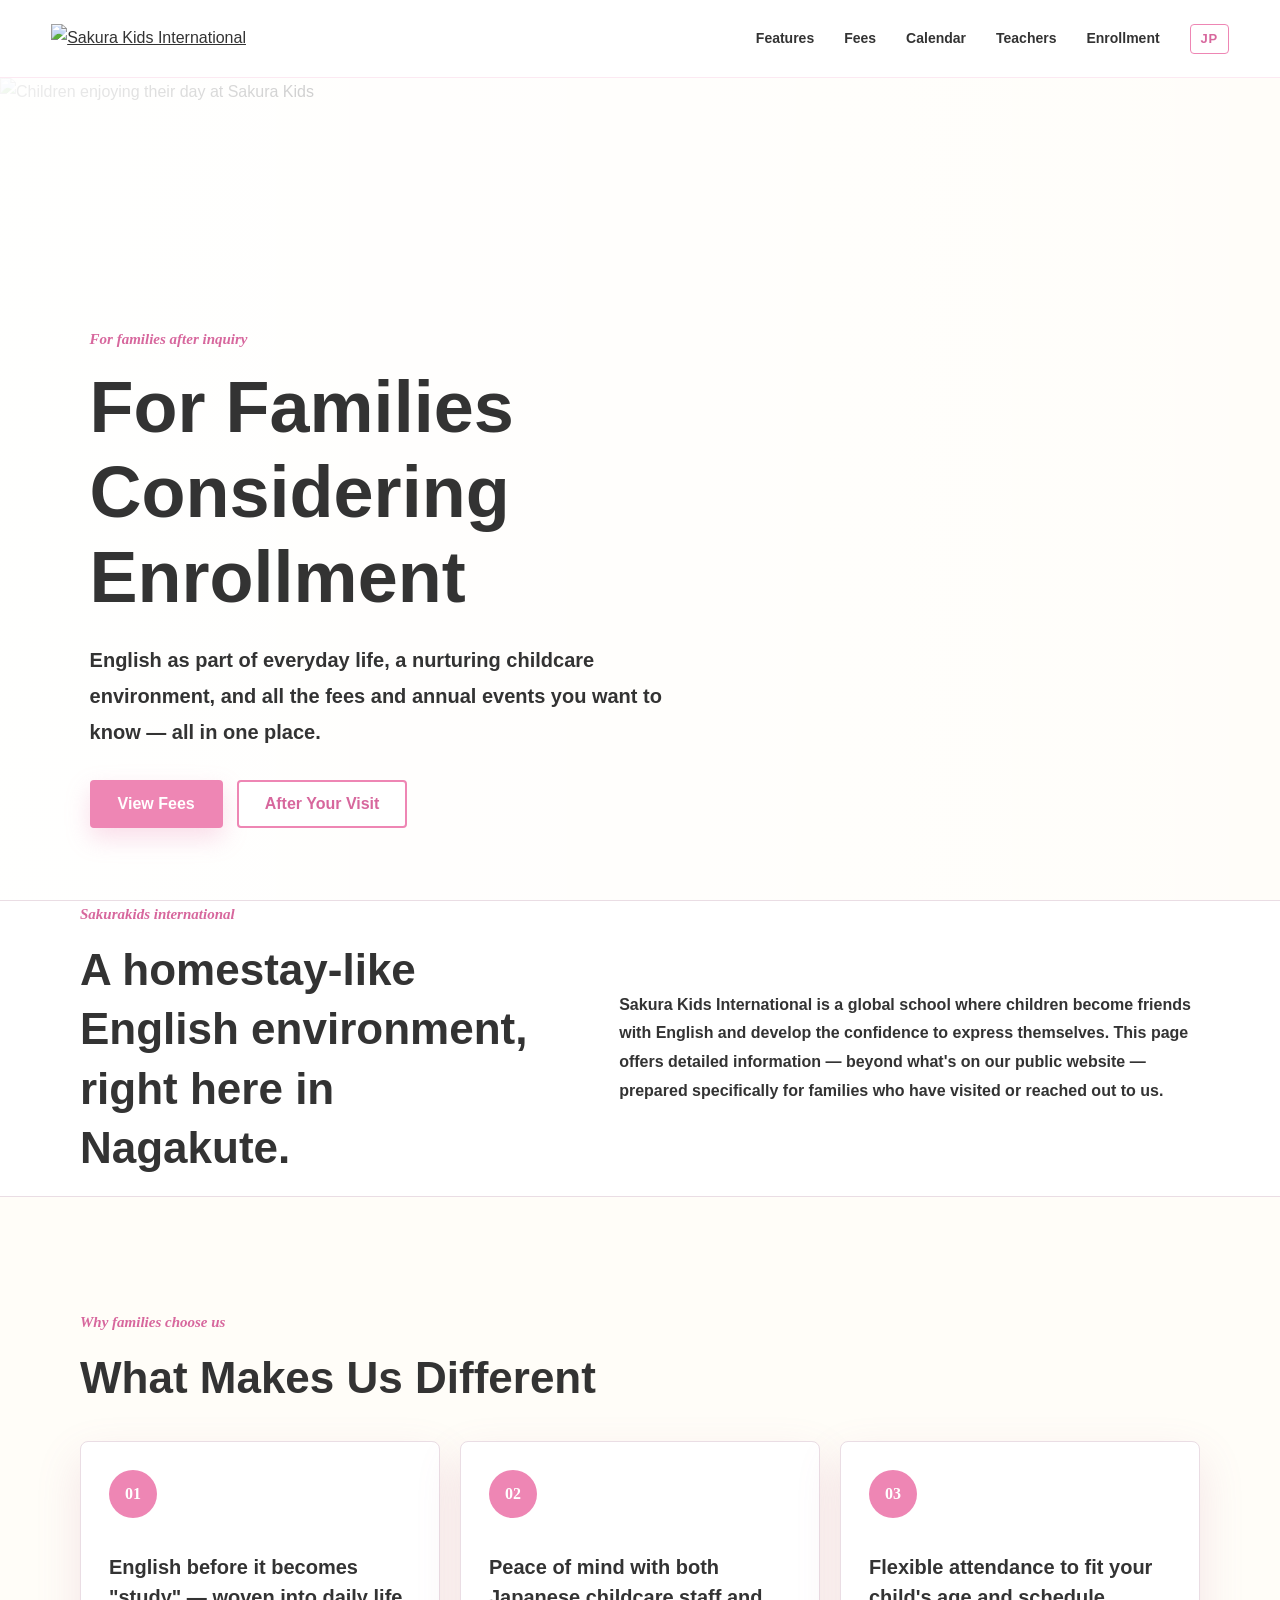
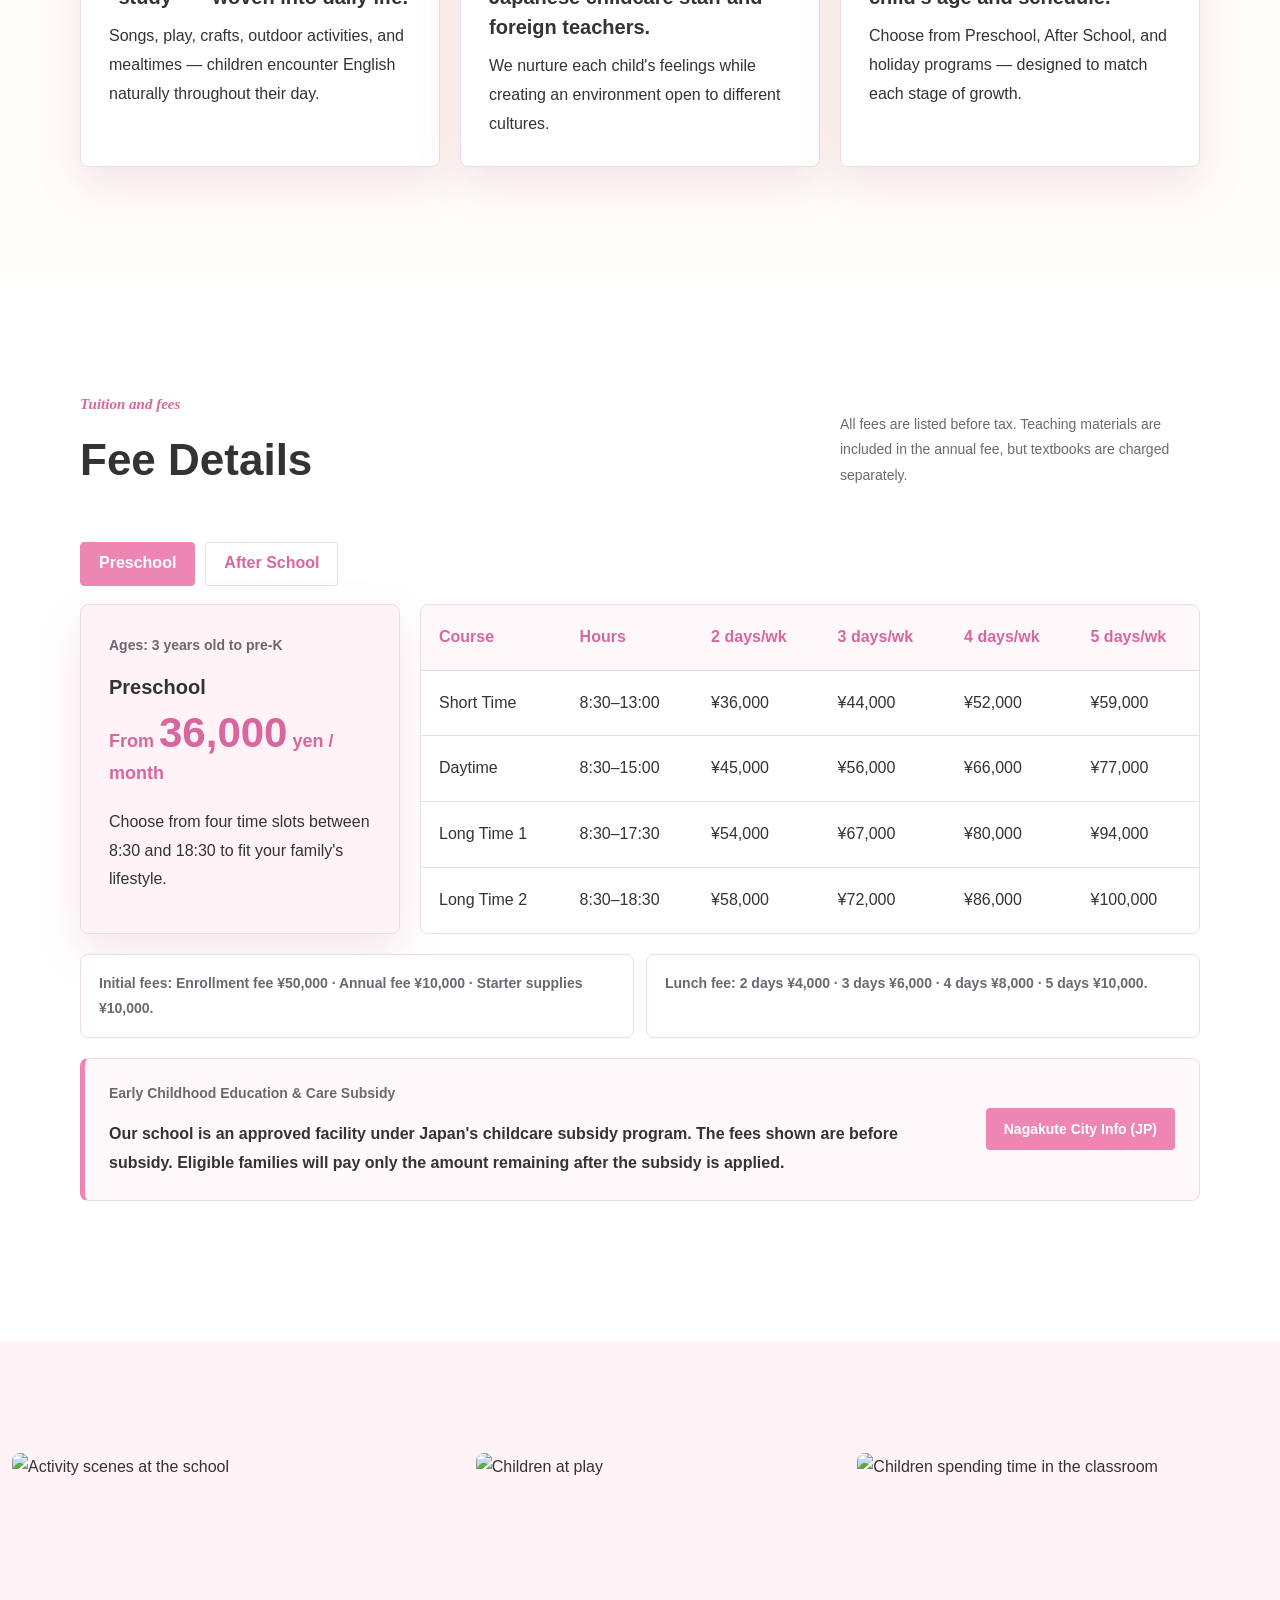
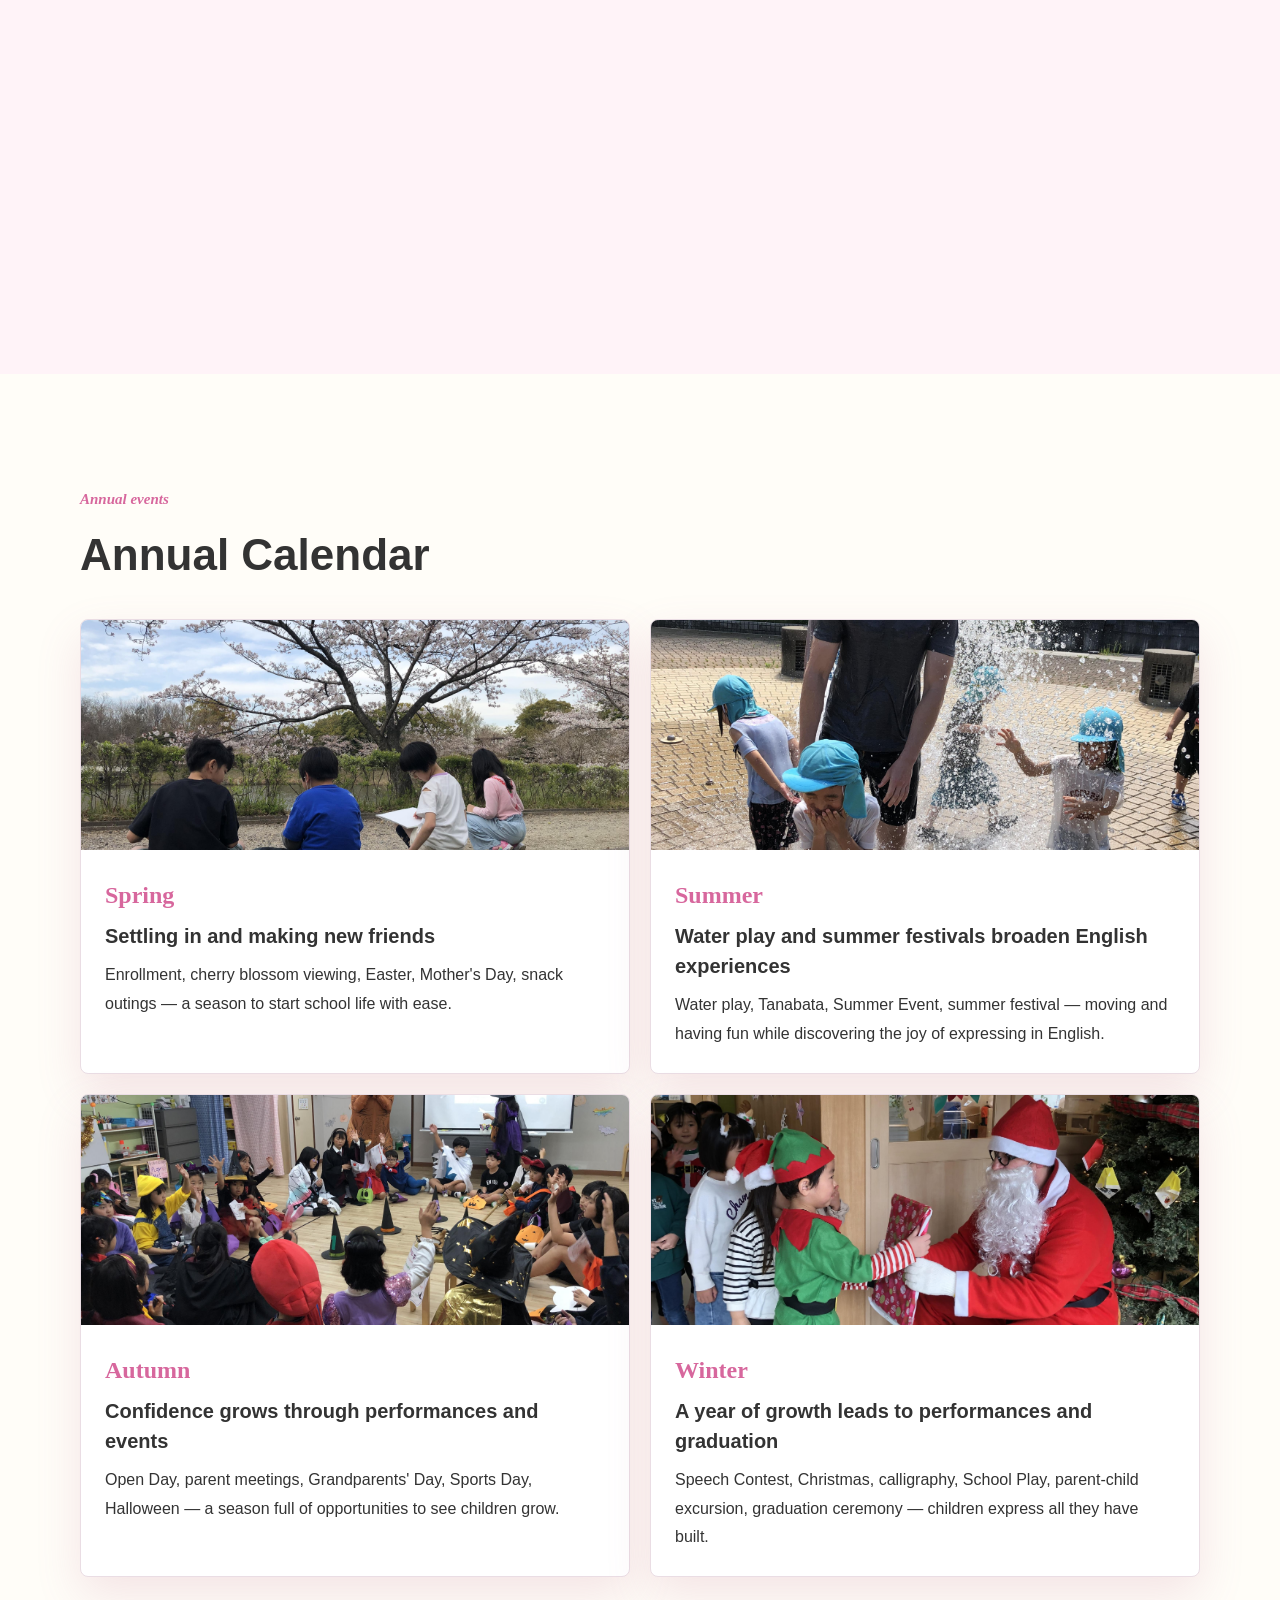
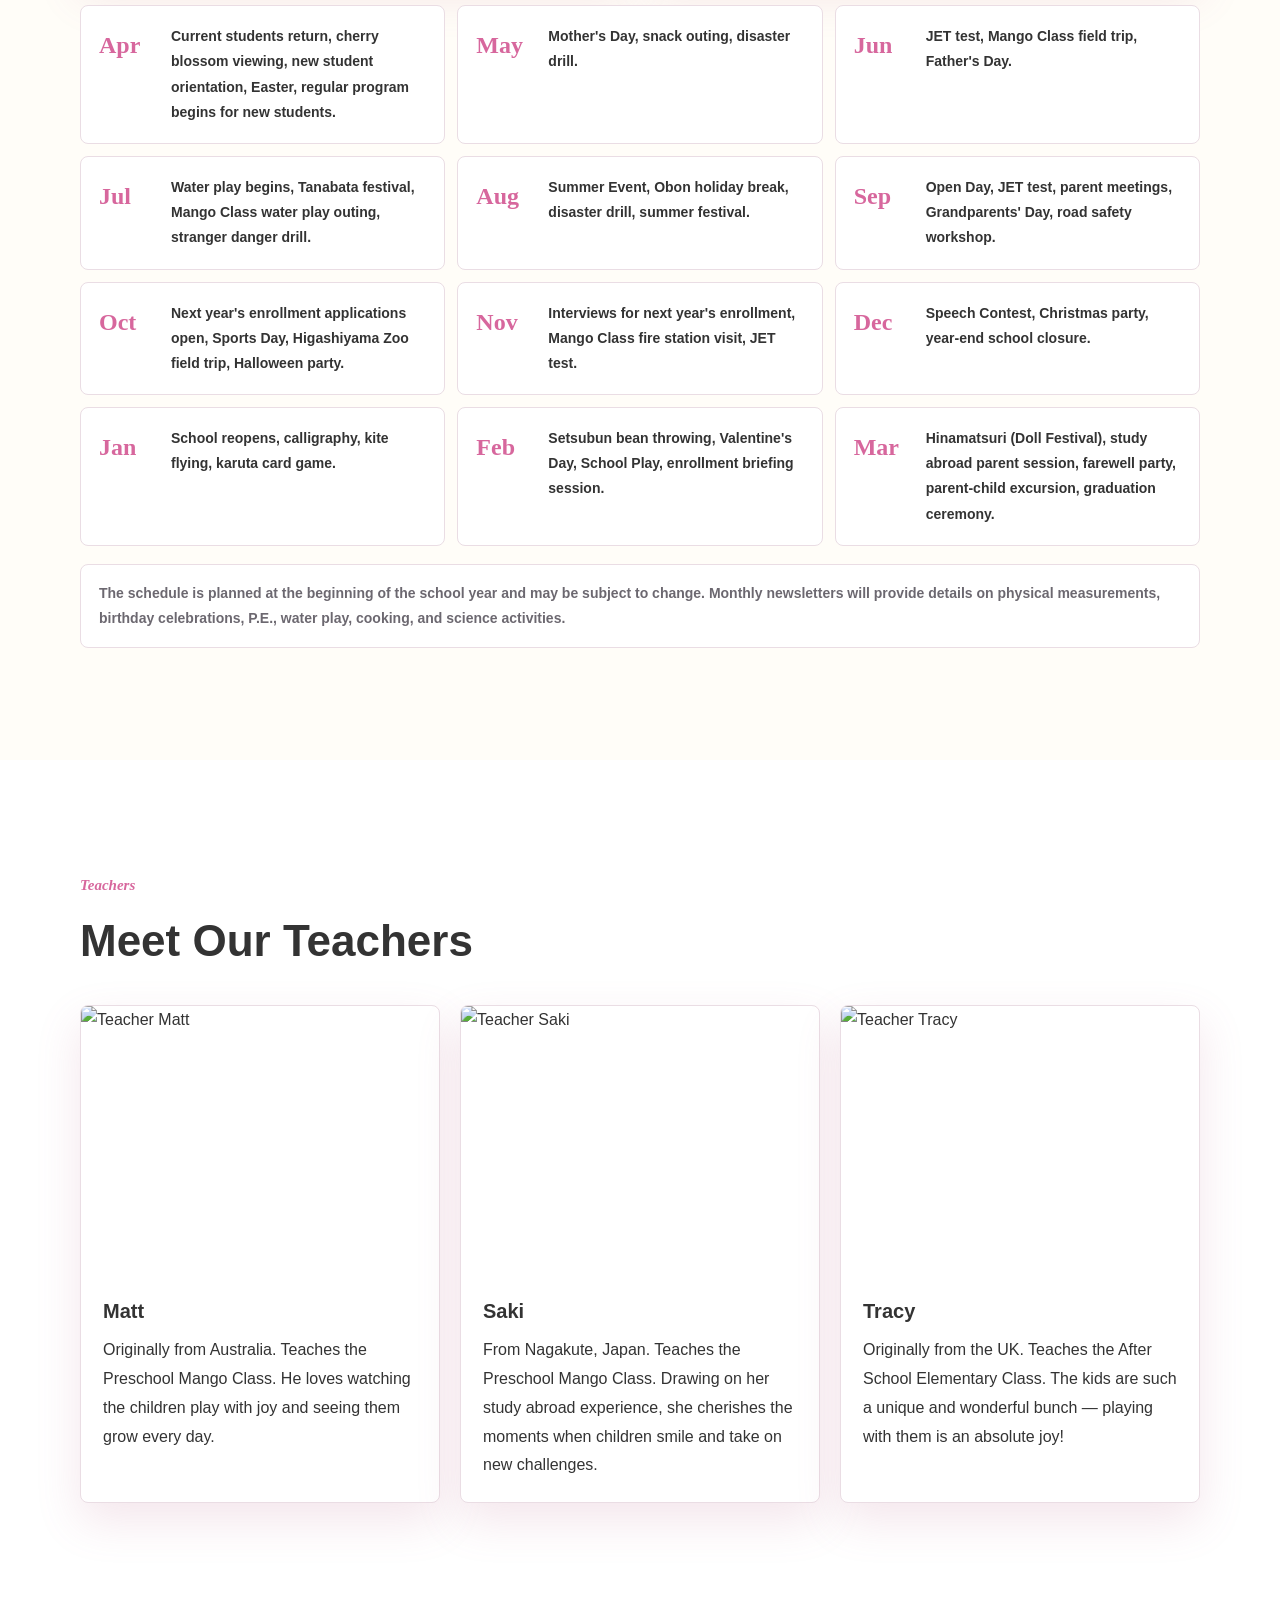
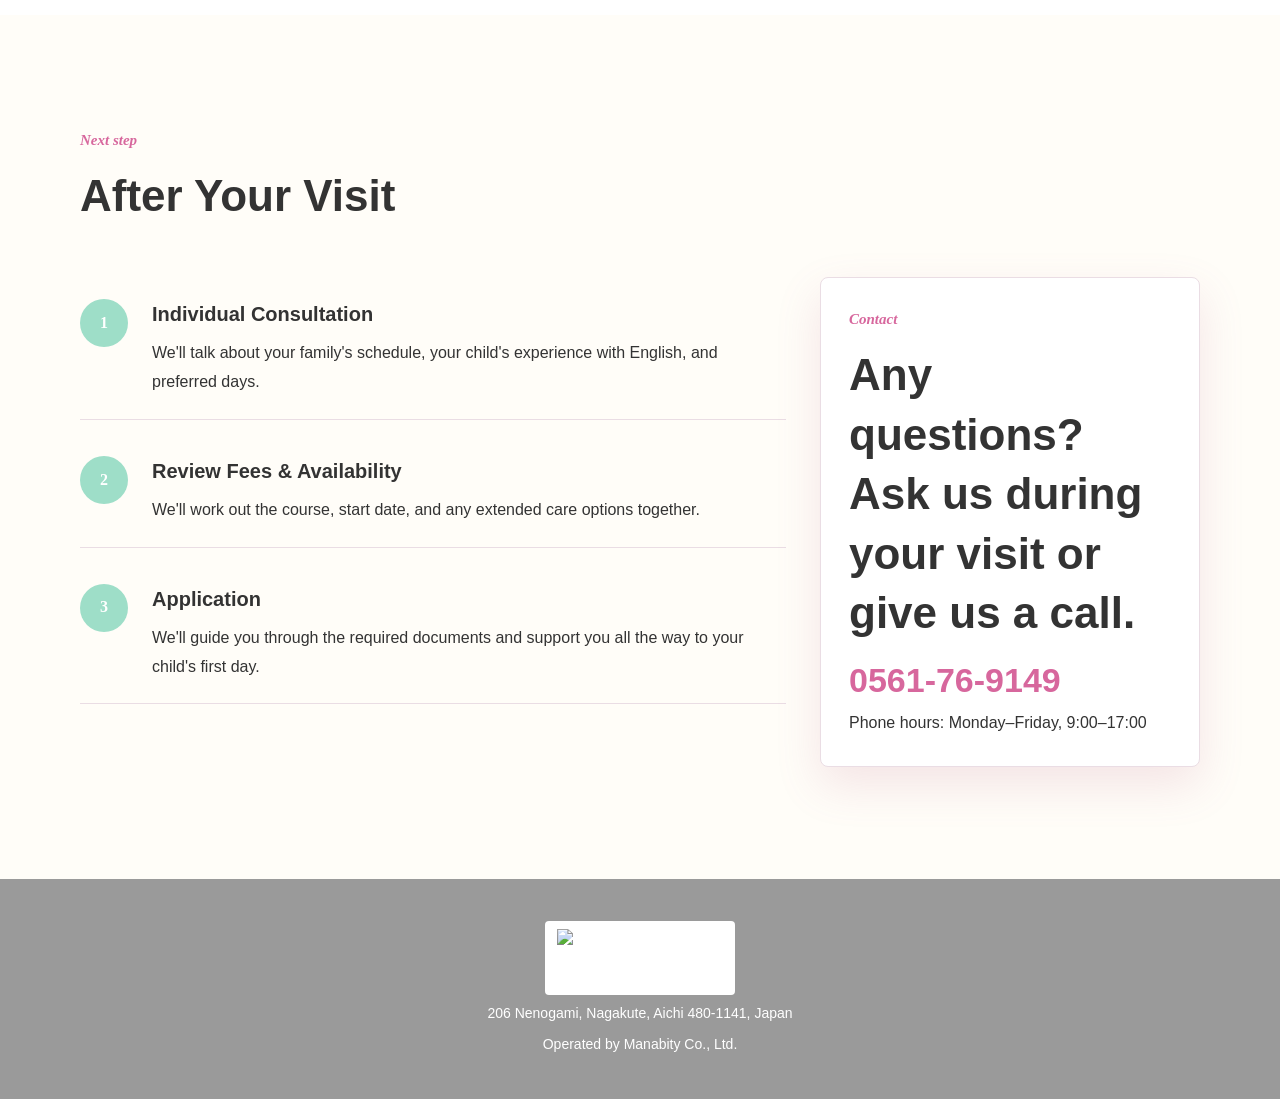
==== en.html @ 9ae92ff8 "Add English language version with JP/EN toggle button - Add en.html: full English translation of ind" ====
<!doctype html>
<html lang="en">
<head>
  <meta charset="utf-8">
  <meta name="viewport" content="width=device-width, initial-scale=1">
  <title>Sakura Kids International | Enrollment & Fee Guide</title>
  <meta name="description" content="A detailed guide for families after inquiry — tuition, annual calendar, teachers, and daily life at Sakura Kids International.">
  <link rel="preconnect" href="https://sakurakids-int.jp">
  <link rel="stylesheet" href="styles.css">
  <style>
    body {
      font-family: "Segoe UI", "Helvetica Neue", Arial, sans-serif;
    }
  </style>
</head>
<body>
  <header class="site-header">
    <a class="brand" href="#top" aria-label="Back to top">
      <img src="https://sakurakids-int.jp/wp-content/uploads/2024/01/sakura-kids.png" alt="Sakura Kids International">
    </a>
    <nav class="nav" aria-label="Main menu">
      <a href="#features">Features</a>
      <a href="#fees">Fees</a>
      <a href="#year">Calendar</a>
      <a href="#teachers">Teachers</a>
      <a href="#flow">Enrollment</a>
      <a href="index.html" class="lang-btn">JP</a>
    </nav>
  </header>

  <main id="top">
    <section class="hero">
      <div class="hero__media">
        <img src="https://sakurakids-int.jp/wp-content/uploads/2024/01/926351-6351-00154-edited.jpg" alt="Children enjoying their day at Sakura Kids">
      </div>
      <div class="hero__content">
        <p class="eyebrow">For families after inquiry</p>
        <h1>For Families Considering Enrollment</h1>
        <p class="lead">English as part of everyday life, a nurturing childcare environment, and all the fees and annual events you want to know — all in one place.</p>
        <div class="hero__actions">
          <a class="button" href="#fees">View Fees</a>
          <a class="button button--ghost" href="#flow">After Your Visit</a>
        </div>
      </div>
    </section>

    <section class="intro band">
      <div class="container intro__grid">
        <div>
          <p class="section-kicker">Sakurakids international</p>
          <h2>A homestay-like English environment, right here in Nagakute.</h2>
        </div>
        <p>Sakura Kids International is a global school where children become friends with English and develop the confidence to express themselves. This page offers detailed information — beyond what's on our public website — prepared specifically for families who have visited or reached out to us.</p>
      </div>
    </section>

    <section id="features" class="section">
      <div class="container">
        <div class="section-heading">
          <p class="section-kicker">Why families choose us</p>
          <h2>What Makes Us Different</h2>
        </div>
        <div class="feature-grid">
          <article class="feature">
            <span>01</span>
            <h3>English before it becomes "study" — woven into daily life.</h3>
            <p>Songs, play, crafts, outdoor activities, and mealtimes — children encounter English naturally throughout their day.</p>
          </article>
          <article class="feature">
            <span>02</span>
            <h3>Peace of mind with both Japanese childcare staff and foreign teachers.</h3>
            <p>We nurture each child's feelings while creating an environment open to different cultures.</p>
          </article>
          <article class="feature">
            <span>03</span>
            <h3>Flexible attendance to fit your child's age and schedule.</h3>
            <p>Choose from Preschool, After School, and holiday programs — designed to match each stage of growth.</p>
          </article>
        </div>
      </div>
    </section>

    <section id="fees" class="section band">
      <div class="container">
        <div class="section-heading section-heading--split">
          <div>
            <p class="section-kicker">Tuition and fees</p>
            <h2>Fee Details</h2>
          </div>
          <p class="note">All fees are listed before tax. Teaching materials are included in the annual fee, but textbooks are charged separately.</p>
        </div>

        <div class="tabs" role="tablist" aria-label="Course options">
          <button class="tab is-active" type="button" role="tab" aria-selected="true" data-tab="preschool">Preschool</button>
          <button class="tab" type="button" role="tab" aria-selected="false" data-tab="after">After School</button>
        </div>

        <div class="fee-panel is-active" id="preschool" role="tabpanel">
          <div class="price-card price-card--main">
            <p class="course-label">Ages: 3 years old to pre-K</p>
            <h3>Preschool</h3>
            <p class="price">From <strong>36,000</strong> yen / month</p>
            <p>Choose from four time slots between 8:30 and 18:30 to fit your family's lifestyle.</p>
          </div>
          <div class="table-wrap">
            <table>
              <thead><tr><th>Course</th><th>Hours</th><th>2 days/wk</th><th>3 days/wk</th><th>4 days/wk</th><th>5 days/wk</th></tr></thead>
              <tbody>
                <tr><td>Short Time</td><td>8:30–13:00</td><td>¥36,000</td><td>¥44,000</td><td>¥52,000</td><td>¥59,000</td></tr>
                <tr><td>Daytime</td><td>8:30–15:00</td><td>¥45,000</td><td>¥56,000</td><td>¥66,000</td><td>¥77,000</td></tr>
                <tr><td>Long Time 1</td><td>8:30–17:30</td><td>¥54,000</td><td>¥67,000</td><td>¥80,000</td><td>¥94,000</td></tr>
                <tr><td>Long Time 2</td><td>8:30–18:30</td><td>¥58,000</td><td>¥72,000</td><td>¥86,000</td><td>¥100,000</td></tr>
              </tbody>
            </table>
          </div>
          <div class="fee-notes">
            <p>Initial fees: Enrollment fee ¥50,000 · Annual fee ¥10,000 · Starter supplies ¥10,000.</p>
            <p>Lunch fee: 2 days ¥4,000 · 3 days ¥6,000 · 4 days ¥8,000 · 5 days ¥10,000.</p>
          </div>
          <div class="subsidy-note">
            <div>
              <p class="course-label">Early Childhood Education & Care Subsidy</p>
              <p>Our school is an approved facility under Japan's childcare subsidy program. The fees shown are before subsidy. Eligible families will pay only the amount remaining after the subsidy is applied.</p>
            </div>
            <a href="https://www.city.nagakute.lg.jp/soshiki/kodomobu/kodomomiraika/1/3/16575.html" target="_blank" rel="noopener">Nagakute City Info (JP)</a>
          </div>
        </div>

        <div class="fee-panel" id="after" role="tabpanel" hidden>
          <div class="price-card price-card--main">
            <p class="course-label">Ages: Kindergarten to elementary school</p>
            <h3>After School</h3>
            <p class="price">From <strong>45,000</strong> yen / month</p>
            <p>Choose your days from Monday to Friday. Spend after-school hours in an English-immersive environment.</p>
          </div>
          <div class="table-wrap">
            <table>
              <thead><tr><th>Course</th><th>Hours</th><th>3 days/wk</th><th>4 days/wk</th><th>5 days/wk</th></tr></thead>
              <tbody>
                <tr><td>After School</td><td>13:30–18:30</td><td>¥45,000</td><td>¥50,000</td><td>¥54,000</td></tr>
                <tr><td>Holiday Long Course</td><td>8:30–18:30</td><td>¥72,000</td><td>¥86,000</td><td>¥100,000</td></tr>
                <tr><td>Pickup Service</td><td>Within 3 km one way</td><td>¥4,800</td><td>¥6,400</td><td>¥8,000</td></tr>
              </tbody>
            </table>
          </div>
          <div class="fee-notes">
            <p>Initial fees: Enrollment fee ¥30,000 · Annual fee ¥10,000 · Starter supplies ¥7,000.</p>
            <p>Spot use: Short course ¥5,000 · Long course ¥8,300 · Lunch ¥600.</p>
          </div>
          <div class="pickup-note">
            <div class="pickup-note__head">
              <p class="course-label">After School Pickup Service</p>
              <h3>We pick up children from nearby elementary schools, kindergartens, and nurseries.</h3>
              <p>Currently available pick-up locations:</p>
            </div>
            <div class="pickup-groups">
              <div>
                <h4>Elementary Schools (incl. after-school care)</h4>
                <ul>
                  <li>Moritakahigashi Elem. (Twilight)</li>
                  <li>Fujigaoka Elem. (Twilight)</li>
                  <li>Hongo Elem. (Twilight)</li>
                  <li>Nagakute Kita Elem.</li>
                  <li>Nagakute Nishi Elem.</li>
                  <li>Nagakute Minami Elem.</li>
                  <li>Ichigahora Elem.</li>
                  <li>Nagakute Elem.</li>
                  <li>Nagakute Higashi Elem.</li>
                </ul>
              </div>
              <div>
                <h4>Kindergartens</h4>
                <ul>
                  <li>Kenpo Kindergarten</li>
                  <li>Himawari Kindergarten</li>
                  <li>Satsuki Kindergarten</li>
                </ul>
              </div>
              <div>
                <h4>Nurseries</h4>
                <ul>
                  <li>IKEA Dargis Nursery</li>
                  <li>Irogane Nursery</li>
                  <li>Nagakute Kita Nursery</li>
                  <li>Tot Nursery Kamisha</li>
                  <li>All for Kids</li>
                  <li>Nagakute Minami Nursery</li>
                </ul>
              </div>
            </div>
          </div>
        </div>
      </div>
    </section>

    <section class="section photo-band">
      <img src="https://sakurakids-int.jp/wp-content/uploads/2024/01/0926-scaled.jpg" alt="Activity scenes at the school">
      <img src="https://sakurakids-int.jp/wp-content/uploads/2024/01/940313-9577-00536.jpg" alt="Children at play">
      <img src="https://sakurakids-int.jp/wp-content/uploads/2024/02/0105-1024x683.png" alt="Children spending time in the classroom">
    </section>

    <section id="year" class="section">
      <div class="container">
        <div class="section-heading">
          <p class="section-kicker">Annual events</p>
          <h2>Annual Calendar</h2>
        </div>
        <div class="season-grid">
          <article class="season-card">
            <img src="Spring.jpeg" alt="Spring activities">
            <div>
              <span>Spring</span>
              <h3>Settling in and making new friends</h3>
              <p>Enrollment, cherry blossom viewing, Easter, Mother's Day, snack outings — a season to start school life with ease.</p>
            </div>
          </article>
          <article class="season-card">
            <img src="Summer.jpeg" alt="Summer activities">
            <div>
              <span>Summer</span>
              <h3>Water play and summer festivals broaden English experiences</h3>
              <p>Water play, Tanabata, Summer Event, summer festival — moving and having fun while discovering the joy of expressing in English.</p>
            </div>
          </article>
          <article class="season-card">
            <img src="Autumn.jpeg" alt="Autumn activities">
            <div>
              <span>Autumn</span>
              <h3>Confidence grows through performances and events</h3>
              <p>Open Day, parent meetings, Grandparents' Day, Sports Day, Halloween — a season full of opportunities to see children grow.</p>
            </div>
          </article>
          <article class="season-card">
            <img src="Winter.jpeg" alt="Winter activities">
            <div>
              <span>Winter</span>
              <h3>A year of growth leads to performances and graduation</h3>
              <p>Speech Contest, Christmas, calligraphy, School Play, parent-child excursion, graduation ceremony — children express all they have built.</p>
            </div>
          </article>
        </div>

        <div class="month-list" aria-label="Monthly annual schedule">
          <article><span>Apr</span><p>Current students return, cherry blossom viewing, new student orientation, Easter, regular program begins for new students.</p></article>
          <article><span>May</span><p>Mother's Day, snack outing, disaster drill.</p></article>
          <article><span>Jun</span><p>JET test, Mango Class field trip, Father's Day.</p></article>
          <article><span>Jul</span><p>Water play begins, Tanabata festival, Mango Class water play outing, stranger danger drill.</p></article>
          <article><span>Aug</span><p>Summer Event, Obon holiday break, disaster drill, summer festival.</p></article>
          <article><span>Sep</span><p>Open Day, JET test, parent meetings, Grandparents' Day, road safety workshop.</p></article>
          <article><span>Oct</span><p>Next year's enrollment applications open, Sports Day, Higashiyama Zoo field trip, Halloween party.</p></article>
          <article><span>Nov</span><p>Interviews for next year's enrollment, Mango Class fire station visit, JET test.</p></article>
          <article><span>Dec</span><p>Speech Contest, Christmas party, year-end school closure.</p></article>
          <article><span>Jan</span><p>School reopens, calligraphy, kite flying, karuta card game.</p></article>
          <article><span>Feb</span><p>Setsubun bean throwing, Valentine's Day, School Play, enrollment briefing session.</p></article>
          <article><span>Mar</span><p>Hinamatsuri (Doll Festival), study abroad parent session, farewell party, parent-child excursion, graduation ceremony.</p></article>
        </div>
        <p class="schedule-note">The schedule is planned at the beginning of the school year and may be subject to change. Monthly newsletters will provide details on physical measurements, birthday celebrations, P.E., water play, cooking, and science activities.</p>
      </div>
    </section>

    <section id="teachers" class="section band">
      <div class="container">
        <div class="section-heading">
          <p class="section-kicker">Teachers</p>
          <h2>Meet Our Teachers</h2>
        </div>
        <div class="teachers">
          <article class="teacher">
            <img src="https://sakurakids-int.jp/wp-content/uploads/2024/02/Matt先生-1024x683.png" alt="Teacher Matt">
            <div><h3>Matt</h3><p>Originally from Australia. Teaches the Preschool Mango Class. He loves watching the children play with joy and seeing them grow every day.</p></div>
          </article>
          <article class="teacher">
            <img src="https://sakurakids-int.jp/wp-content/uploads/2024/02/saki先生-1024x683.png" alt="Teacher Saki">
            <div><h3>Saki</h3><p>From Nagakute, Japan. Teaches the Preschool Mango Class. Drawing on her study abroad experience, she cherishes the moments when children smile and take on new challenges.</p></div>
          </article>
          <article class="teacher">
            <img src="https://sakurakids-int.jp/wp-content/uploads/2024/02/Tracy先生-1024x683.png" alt="Teacher Tracy">
            <div><h3>Tracy</h3><p>Originally from the UK. Teaches the After School Elementary Class. The kids are such a unique and wonderful bunch — playing with them is an absolute joy!</p></div>
          </article>
        </div>
      </div>
    </section>

    <section id="flow" class="section">
      <div class="container flow">
        <div class="section-heading">
          <p class="section-kicker">Next step</p>
          <h2>After Your Visit</h2>
        </div>
        <ol class="steps">
          <li><span>1</span><div><h3>Individual Consultation</h3><p>We'll talk about your family's schedule, your child's experience with English, and preferred days.</p></div></li>
          <li><span>2</span><div><h3>Review Fees & Availability</h3><p>We'll work out the course, start date, and any extended care options together.</p></div></li>
          <li><span>3</span><div><h3>Application</h3><p>We'll guide you through the required documents and support you all the way to your child's first day.</p></div></li>
        </ol>
        <div class="contact-box">
          <p class="section-kicker">Contact</p>
          <h2>Any questions? Ask us during your visit or give us a call.</h2>
          <p class="phone">0561-76-9149</p>
          <p>Phone hours: Monday–Friday, 9:00–17:00</p>
        </div>
      </div>
    </section>
  </main>

  <footer class="footer">
    <img src="https://sakurakids-int.jp/wp-content/uploads/2024/01/sakura-kids.png" alt="Sakura Kids International">
    <p>206 Nenogami, Nagakute, Aichi 480-1141, Japan</p>
    <p>Operated by Manabity Co., Ltd.</p>
  </footer>

  <script src="script.js"></script>
</body>
</html>
---- styles.css ----
:root {
  --pink: #ee86b4;
  --pink-dark: #d7679d;
  --pink-soft: #fff3f8;
  --mint: #9edec8;
  --yellow: #ffe59a;
  --ink: #333333;
  --muted: #6c6870;
  --line: #eadde4;
  --paper: #ffffff;
  --cream: #fffdf8;
  --shadow: 0 18px 45px rgba(184, 99, 139, 0.16);
}

* {
  box-sizing: border-box;
}

html {
  scroll-behavior: smooth;
}

body {
  margin: 0;
  color: var(--ink);
  background: var(--cream);
  font-family: "Yu Gothic", YuGothic, "Hiragino Kaku Gothic ProN", Meiryo, sans-serif;
  line-height: 1.8;
}

img {
  display: block;
  max-width: 100%;
}

a {
  color: inherit;
}

.site-header {
  position: sticky;
  top: 0;
  z-index: 20;
  display: flex;
  align-items: center;
  justify-content: space-between;
  gap: 24px;
  min-height: 78px;
  padding: 12px clamp(18px, 4vw, 54px);
  background: rgba(255, 255, 255, 0.94);
  border-bottom: 1px solid rgba(238, 134, 180, 0.18);
  backdrop-filter: blur(12px);
}

.brand img {
  width: 210px;
}

.nav {
  display: flex;
  align-items: center;
  gap: clamp(14px, 2.4vw, 30px);
  font-size: 14px;
  font-weight: 700;
}

.nav a {
  position: relative;
  text-decoration: none;
}

.nav a::after {
  position: absolute;
  right: 0;
  bottom: -8px;
  left: 0;
  height: 2px;
  content: "";
  background: var(--pink);
  transform: scaleX(0);
  transform-origin: center;
  transition: transform 180ms ease;
}

.nav a:hover::after {
  transform: scaleX(1);
}

.lang-btn {
  flex-shrink: 0;
  display: inline-flex;
  align-items: center;
  justify-content: center;
  min-width: 38px;
  min-height: 30px;
  padding: 0 10px;
  color: var(--pink-dark);
  background: transparent;
  border: 1.5px solid var(--pink);
  border-radius: 4px;
  font-size: 13px;
  font-weight: 700;
  text-decoration: none;
  letter-spacing: 0.05em;
  transition: background 160ms ease, color 160ms ease;
}

.lang-btn:hover {
  color: #fff;
  background: var(--pink);
}

.lang-btn::after {
  display: none;
}

.hero {
  position: relative;
  display: grid;
  min-height: calc(100vh - 78px);
  grid-template-columns: minmax(0, 1fr);
  align-items: end;
  isolation: isolate;
}

.hero__media {
  position: absolute;
  inset: 0;
  z-index: -2;
}

.hero__media img {
  width: 100%;
  height: 100%;
  object-fit: cover;
}

.hero::after {
  position: absolute;
  inset: 0;
  z-index: -1;
  content: "";
  background: linear-gradient(90deg, rgba(255, 255, 255, 0.92), rgba(255, 255, 255, 0.62) 48%, rgba(255, 255, 255, 0.18));
}

.hero__content {
  width: min(760px, calc(100% - 36px));
  margin: 0 auto 8vh clamp(18px, 7vw, 92px);
  padding-top: 18vh;
}

.eyebrow,
.section-kicker {
  margin: 0 0 12px;
  color: var(--pink-dark);
  font-family: Georgia, "Times New Roman", serif;
  font-size: 15px;
  font-style: italic;
  font-weight: 700;
}

h1,
h2,
h3,
p {
  margin-top: 0;
}

h1 {
  max-width: 720px;
  margin-bottom: 22px;
  font-size: clamp(38px, 6vw, 72px);
  line-height: 1.18;
}

h2 {
  margin-bottom: 18px;
  font-size: clamp(28px, 3.5vw, 44px);
  line-height: 1.35;
}

h3 {
  margin-bottom: 10px;
  font-size: 20px;
  line-height: 1.5;
}

.lead {
  max-width: 620px;
  font-size: clamp(17px, 2vw, 20px);
  font-weight: 700;
}

.hero__actions {
  display: flex;
  flex-wrap: wrap;
  gap: 14px;
  margin-top: 30px;
}

.button {
  display: inline-flex;
  align-items: center;
  justify-content: center;
  min-height: 48px;
  padding: 0 26px;
  color: #fff;
  background: var(--pink);
  border: 2px solid var(--pink);
  border-radius: 4px;
  font-weight: 700;
  text-decoration: none;
  box-shadow: 0 10px 24px rgba(238, 134, 180, 0.28);
}

.button--ghost {
  color: var(--pink-dark);
  background: #fff;
  box-shadow: none;
}

.section {
  padding: clamp(64px, 9vw, 112px) 0;
}

.band {
  background: #fff;
}

.container {
  width: min(1120px, calc(100% - 36px));
  margin: 0 auto;
}

.intro {
  border-top: 1px solid var(--line);
  border-bottom: 1px solid var(--line);
}

.intro__grid {
  display: grid;
  grid-template-columns: minmax(0, 0.9fr) minmax(0, 1.1fr);
  gap: clamp(28px, 5vw, 70px);
  align-items: center;
}

.intro__grid p:last-child {
  margin: 0;
  font-weight: 700;
}

.section-heading {
  max-width: 720px;
  margin-bottom: 34px;
}

.section-heading--split {
  display: flex;
  max-width: none;
  align-items: end;
  justify-content: space-between;
  gap: 24px;
}

.note {
  max-width: 360px;
  margin-bottom: 20px;
  color: var(--muted);
  font-size: 14px;
}

.feature-grid {
  display: grid;
  grid-template-columns: repeat(3, minmax(0, 1fr));
  gap: 20px;
}

.feature,
.price-card,
.teacher,
.calendar article,
.contact-box {
  background: var(--paper);
  border: 1px solid var(--line);
  border-radius: 8px;
  box-shadow: var(--shadow);
}

.feature {
  min-height: 280px;
  padding: 28px;
}

.feature span {
  display: inline-flex;
  align-items: center;
  justify-content: center;
  width: 48px;
  height: 48px;
  margin-bottom: 34px;
  color: #fff;
  background: var(--pink);
  border-radius: 50%;
  font-family: Georgia, "Times New Roman", serif;
  font-weight: 700;
}

.tabs {
  display: flex;
  flex-wrap: wrap;
  gap: 10px;
  margin-bottom: 18px;
}

.tab {
  min-height: 44px;
  padding: 0 18px;
  color: var(--pink-dark);
  background: #fff;
  border: 1px solid var(--line);
  border-radius: 4px;
  font: inherit;
  font-weight: 700;
  cursor: pointer;
}

.tab.is-active {
  color: #fff;
  background: var(--pink);
  border-color: var(--pink);
}

.fee-panel {
  display: none;
  grid-template-columns: 320px minmax(0, 1fr);
  gap: 20px;
  align-items: stretch;
}

.fee-panel.is-active {
  display: grid;
}

.fee-notes {
  display: grid;
  grid-column: 1 / -1;
  grid-template-columns: repeat(2, minmax(0, 1fr));
  gap: 12px;
}

.fee-notes p,
.schedule-note {
  margin: 0;
  padding: 16px 18px;
  color: var(--muted);
  background: #fff;
  border: 1px solid var(--line);
  border-radius: 8px;
  font-size: 14px;
  font-weight: 700;
}

.subsidy-note {
  display: flex;
  grid-column: 1 / -1;
  align-items: center;
  justify-content: space-between;
  gap: 20px;
  margin-bottom: 28px;
  padding: 22px 24px;
  background: #fff8fb;
  border: 1px solid var(--line);
  border-left: 5px solid var(--pink);
  border-radius: 8px;
}

.subsidy-note p:last-child {
  margin-bottom: 0;
  font-weight: 700;
}

.subsidy-note a {
  flex: 0 0 auto;
  display: inline-flex;
  align-items: center;
  justify-content: center;
  min-height: 42px;
  padding: 0 18px;
  color: #fff;
  background: var(--pink);
  border-radius: 4px;
  font-size: 14px;
  font-weight: 700;
  text-decoration: none;
}

.pickup-note {
  grid-column: 1 / -1;
  padding: 26px;
  background: #fff;
  border: 1px solid var(--line);
  border-radius: 8px;
  box-shadow: var(--shadow);
}

.pickup-note__head {
  margin-bottom: 22px;
}

.pickup-note__head h3 {
  margin-bottom: 8px;
}

.pickup-note__head p:last-child {
  margin-bottom: 0;
  color: var(--muted);
  font-weight: 700;
}

.pickup-groups {
  display: grid;
  grid-template-columns: 1.35fr 0.85fr 1fr;
  gap: 18px;
}

.pickup-groups div {
  padding: 18px;
  background: var(--pink-soft);
  border: 1px solid var(--line);
  border-radius: 8px;
}

.pickup-groups h4 {
  margin: 0 0 12px;
  color: var(--pink-dark);
  font-size: 16px;
}

.pickup-groups ul {
  display: grid;
  gap: 6px;
  margin: 0;
  padding-left: 18px;
}

.pickup-groups li {
  font-size: 14px;
  font-weight: 700;
}

.price-card {
  padding: 28px;
}

.price-card--main {
  background: var(--pink-soft);
}

.course-label {
  color: var(--muted);
  font-size: 14px;
  font-weight: 700;
}

.price {
  color: var(--pink-dark);
  font-size: 18px;
  font-weight: 700;
}

.price strong {
  font-size: 42px;
  line-height: 1;
}

.table-wrap {
  overflow-x: auto;
  background: #fff;
  border: 1px solid var(--line);
  border-radius: 8px;
}

table {
  width: 100%;
  min-width: 620px;
  border-collapse: collapse;
}

th,
td {
  padding: 18px;
  border-bottom: 1px solid var(--line);
  text-align: left;
  vertical-align: top;
}

th {
  color: var(--pink-dark);
  background: #fff8fb;
}

tr:last-child td {
  border-bottom: 0;
}

.photo-band {
  display: grid;
  grid-template-columns: 1.1fr 0.9fr 1fr;
  gap: 12px;
  padding-right: 12px;
  padding-left: 12px;
  background: var(--pink-soft);
}

.photo-band img {
  width: 100%;
  height: clamp(220px, 32vw, 430px);
  object-fit: cover;
  border-radius: 8px;
}

.calendar {
  display: grid;
  grid-template-columns: repeat(3, minmax(0, 1fr));
  gap: 18px;
}

.calendar article {
  padding: 24px;
  box-shadow: none;
}

.calendar span {
  color: var(--pink-dark);
  font-family: Georgia, "Times New Roman", serif;
  font-size: 24px;
  font-weight: 700;
}

.season-grid {
  display: grid;
  grid-template-columns: repeat(2, minmax(0, 1fr));
  gap: 20px;
  margin-bottom: 28px;
}

.season-card {
  overflow: hidden;
  background: #fff;
  border: 1px solid var(--line);
  border-radius: 8px;
  box-shadow: var(--shadow);
}

.season-card img {
  width: 100%;
  height: 230px;
  object-fit: cover;
}

.season-card div {
  padding: 24px;
}

.season-card span,
.month-list span {
  color: var(--pink-dark);
  font-family: Georgia, "Times New Roman", serif;
  font-size: 24px;
  font-weight: 700;
}

.season-card h3 {
  margin-top: 4px;
}

.season-card p {
  margin-bottom: 0;
}

.month-list {
  display: grid;
  grid-template-columns: repeat(3, minmax(0, 1fr));
  gap: 12px;
}

.month-list article {
  display: grid;
  grid-template-columns: 58px minmax(0, 1fr);
  gap: 14px;
  align-items: start;
  padding: 18px;
  background: #fff;
  border: 1px solid var(--line);
  border-radius: 8px;
}

.month-list p {
  margin-bottom: 0;
  font-size: 14px;
  font-weight: 700;
}

.schedule-note {
  margin-top: 18px;
}

.teachers {
  display: grid;
  grid-template-columns: repeat(3, minmax(0, 1fr));
  gap: 20px;
}

.teacher {
  overflow: hidden;
}

.teacher img {
  width: 100%;
  aspect-ratio: 4 / 3;
  object-fit: cover;
}

.teacher div {
  padding: 22px;
}

.flow {
  display: grid;
  grid-template-columns: minmax(0, 1fr) 380px;
  gap: 34px;
  align-items: start;
}

.flow .section-heading {
  grid-column: 1 / -1;
  margin-bottom: 0;
}

.steps {
  display: grid;
  gap: 14px;
  margin: 0;
  padding: 0;
  list-style: none;
}

.steps li {
  display: grid;
  grid-template-columns: 54px minmax(0, 1fr);
  gap: 18px;
  padding: 22px 0;
  border-bottom: 1px solid var(--line);
}

.steps span {
  display: inline-flex;
  align-items: center;
  justify-content: center;
  width: 48px;
  height: 48px;
  color: #fff;
  background: var(--mint);
  border-radius: 50%;
  font-family: Georgia, "Times New Roman", serif;
  font-weight: 700;
}

.steps p,
.feature p,
.teacher p,
.calendar p,
.price-card p:last-child,
.contact-box p:last-child {
  margin-bottom: 0;
}

.contact-box {
  padding: 28px;
  background: #fff;
}

.phone {
  margin-bottom: 8px;
  color: var(--pink-dark);
  font-size: 34px;
  font-weight: 800;
  line-height: 1.2;
}

.footer {
  display: grid;
  justify-items: center;
  gap: 6px;
  padding: 42px 18px;
  color: #fff;
  background: #9a9a9a;
  text-align: center;
}

.footer img {
  width: 190px;
  padding: 8px 12px;
  background: #fff;
  border-radius: 4px;
}

.footer p {
  margin-bottom: 0;
  font-size: 14px;
}

@media (max-width: 900px) {
  .site-header {
    position: static;
    align-items: flex-start;
    flex-direction: column;
  }

  .nav {
    width: 100%;
    overflow-x: auto;
    padding-bottom: 6px;
    white-space: nowrap;
  }

  .hero {
    min-height: 720px;
  }

  .hero::after {
    background: linear-gradient(180deg, rgba(255, 255, 255, 0.88), rgba(255, 255, 255, 0.64));
  }

  .hero__content {
    margin: 0 auto 42px;
  }

  .intro__grid,
  .fee-panel,
  .fee-notes,
  .flow {
    grid-template-columns: 1fr;
  }

  .subsidy-note {
    align-items: stretch;
    flex-direction: column;
  }

  .subsidy-note a {
    width: 100%;
  }

  .pickup-groups {
    grid-template-columns: 1fr;
  }

  .feature-grid,
  .calendar,
  .season-grid,
  .month-list,
  .teachers,
  .photo-band {
    grid-template-columns: 1fr;
  }

  .section-heading--split {
    display: block;
  }
}

@media (max-width: 560px) {
  .brand img {
    width: 180px;
  }

  .hero {
    min-height: 660px;
  }

  .button {
    width: 100%;
  }

  .feature {
    min-height: auto;
  }

  .phone {
    font-size: 28px;
  }
}
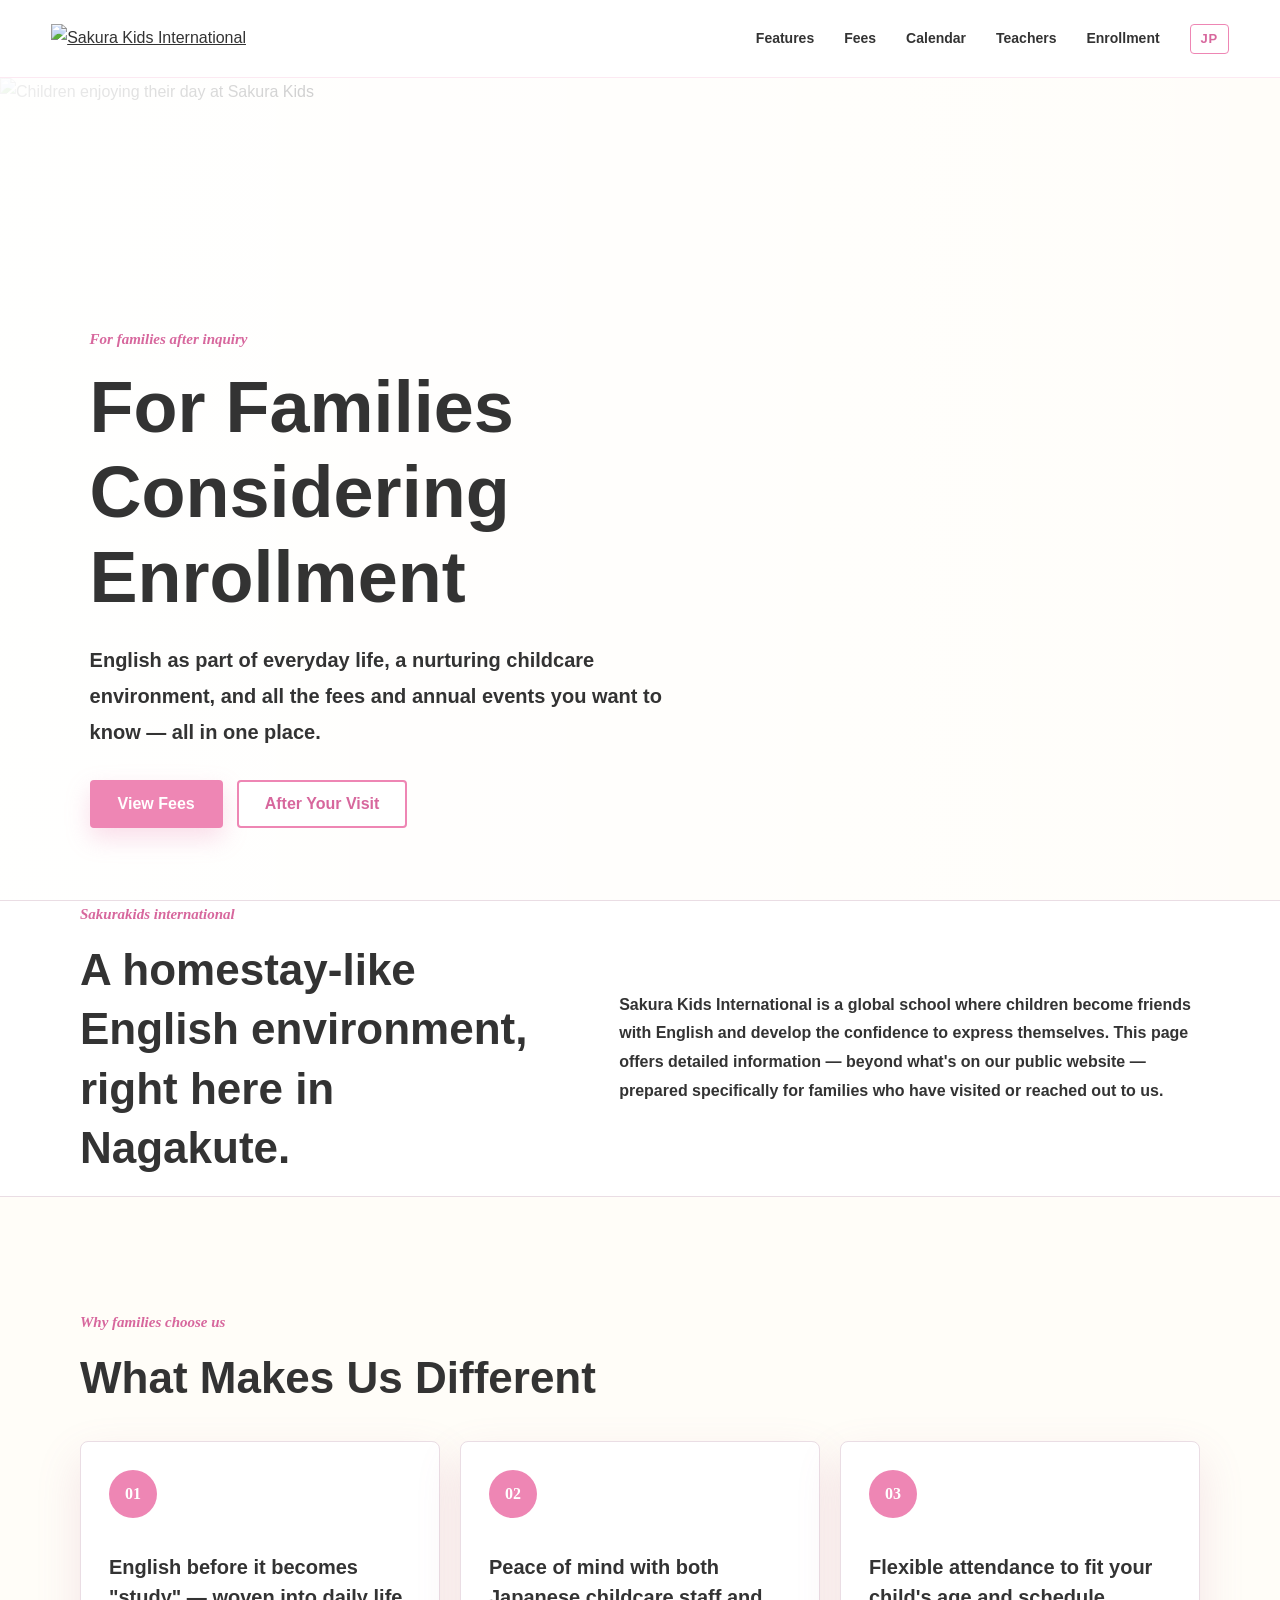
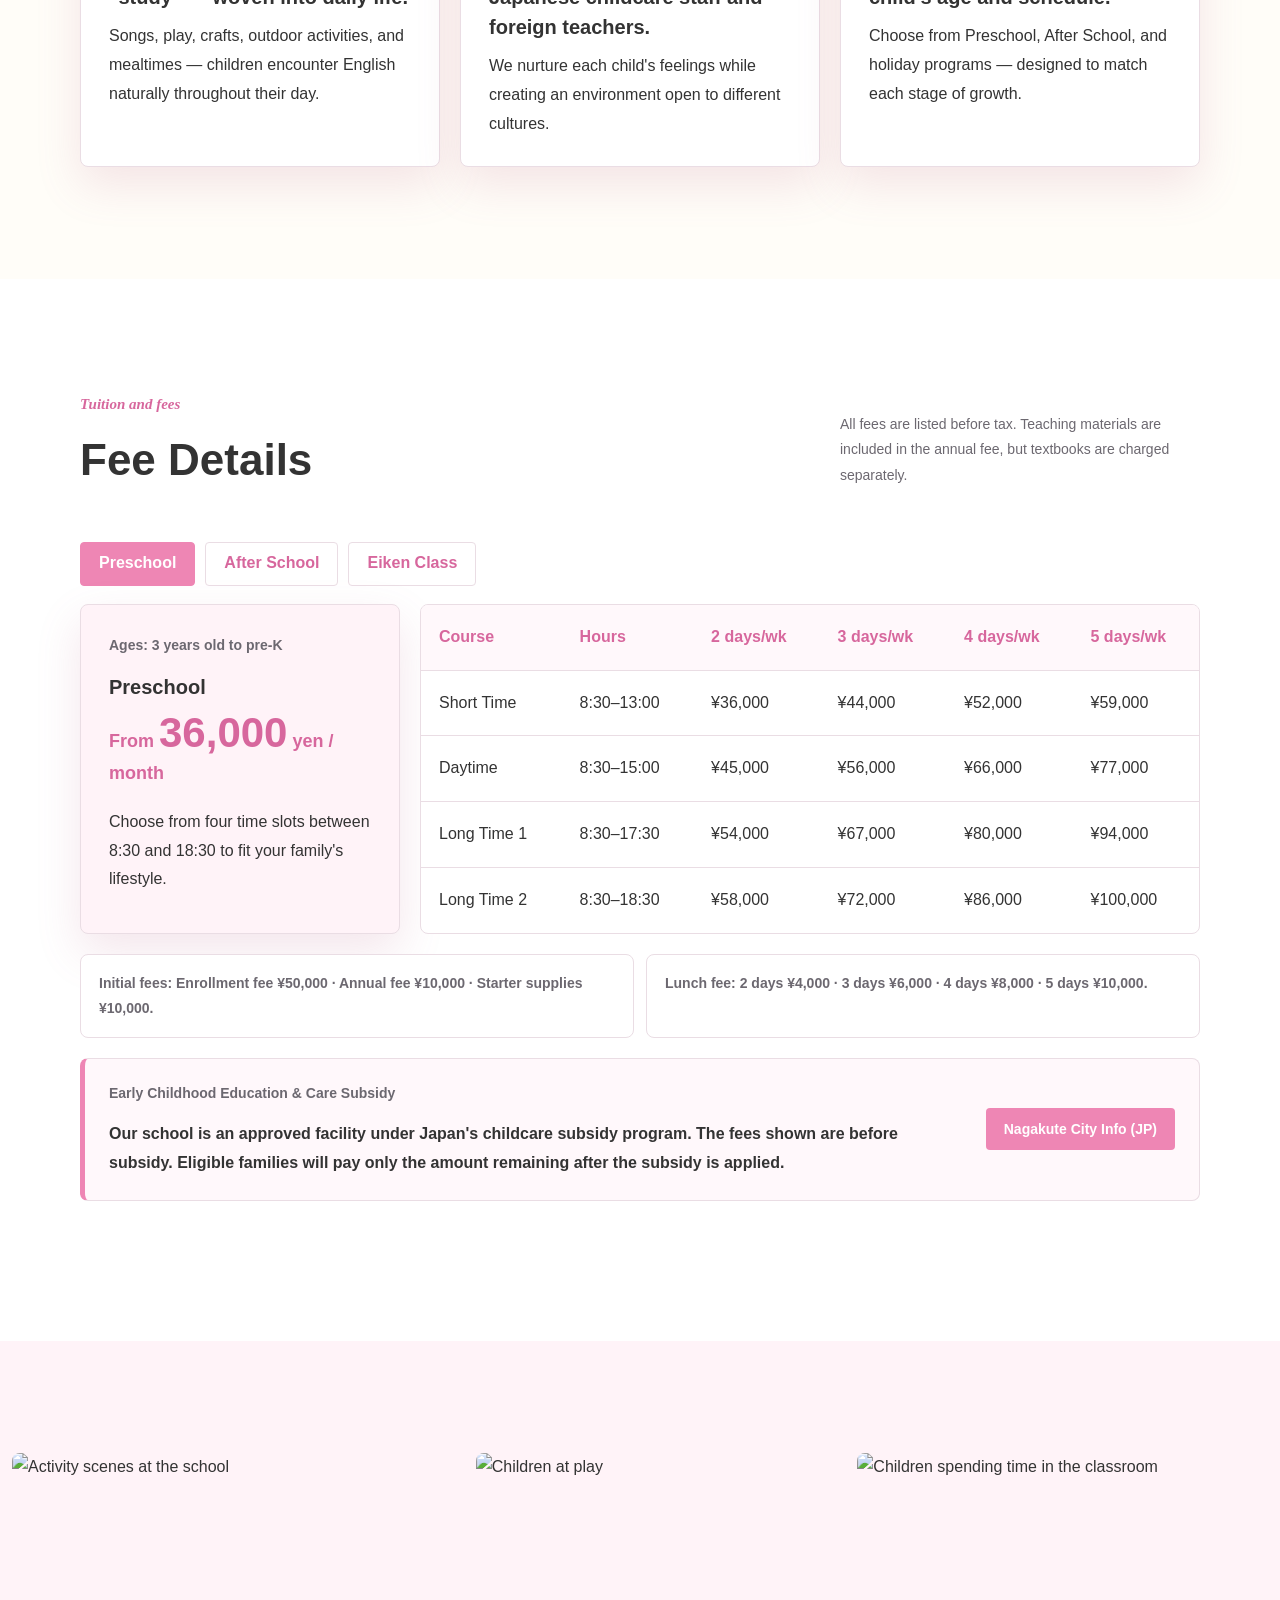
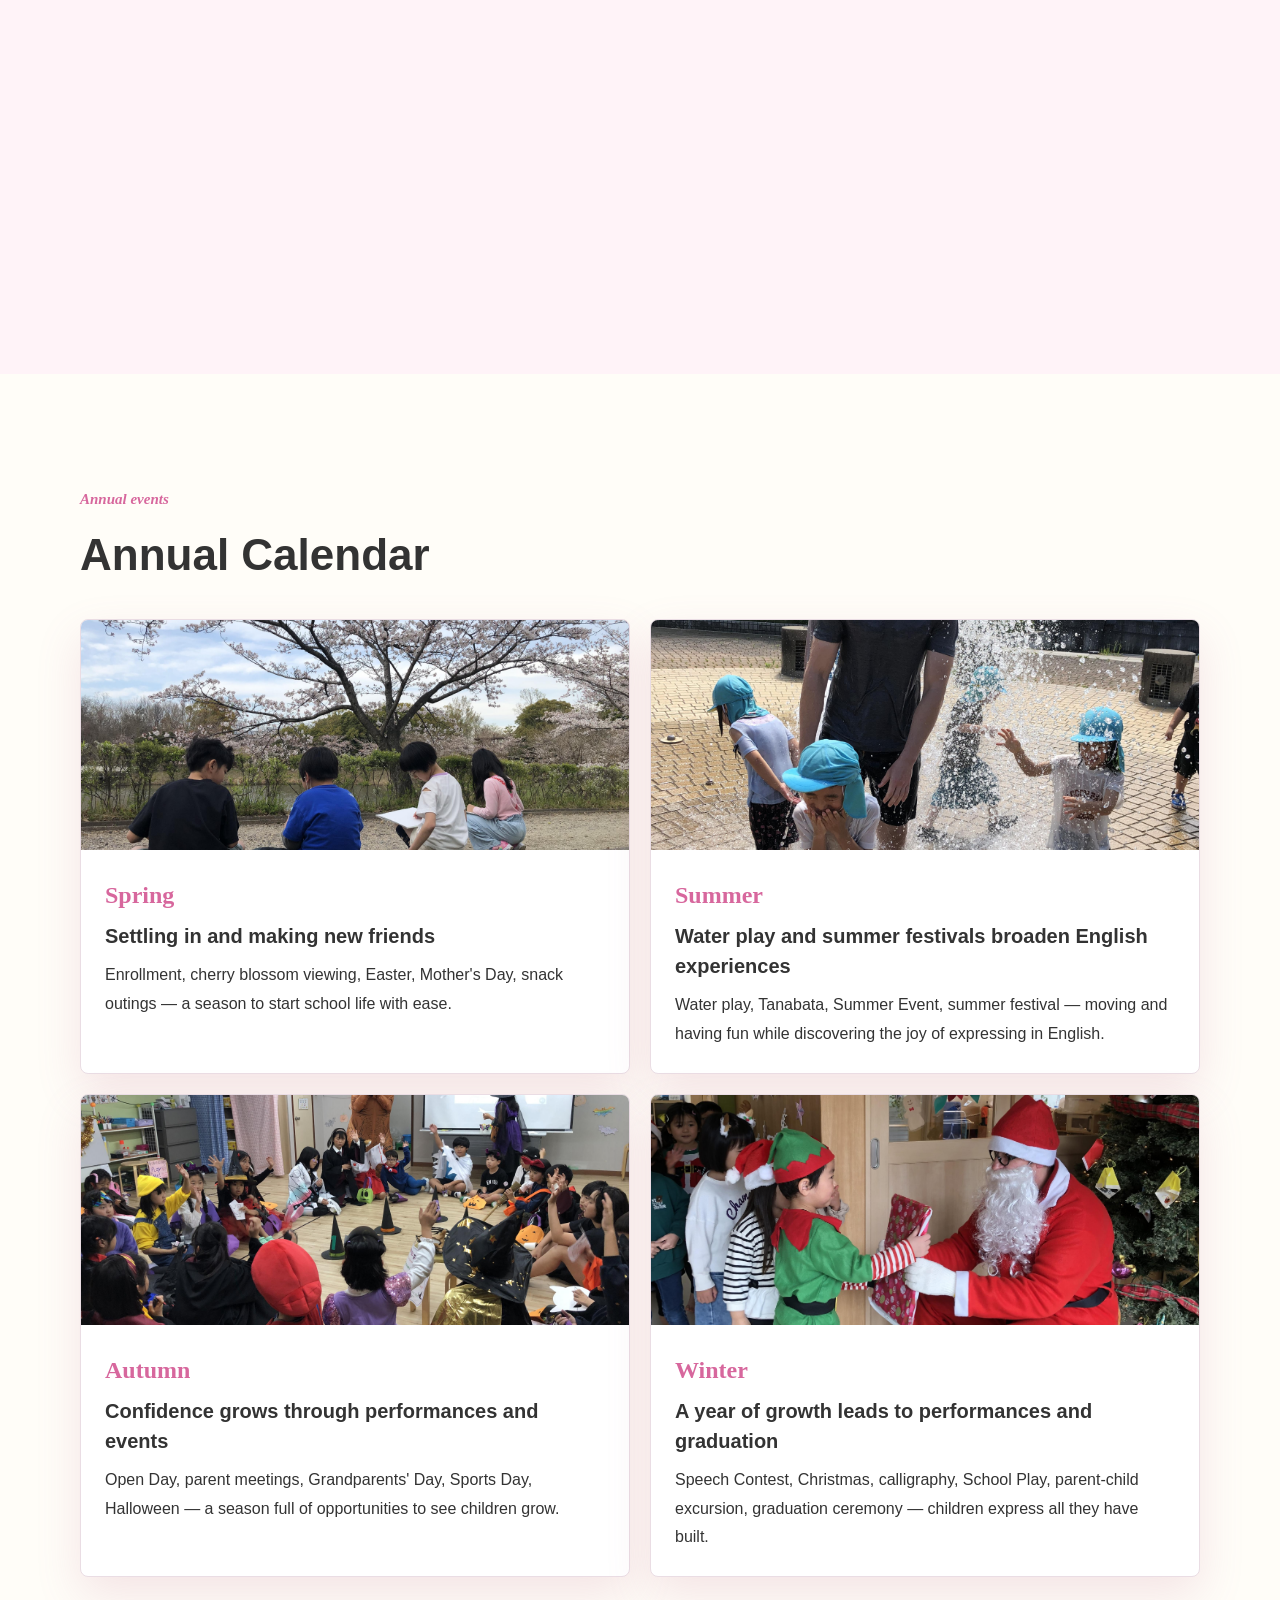
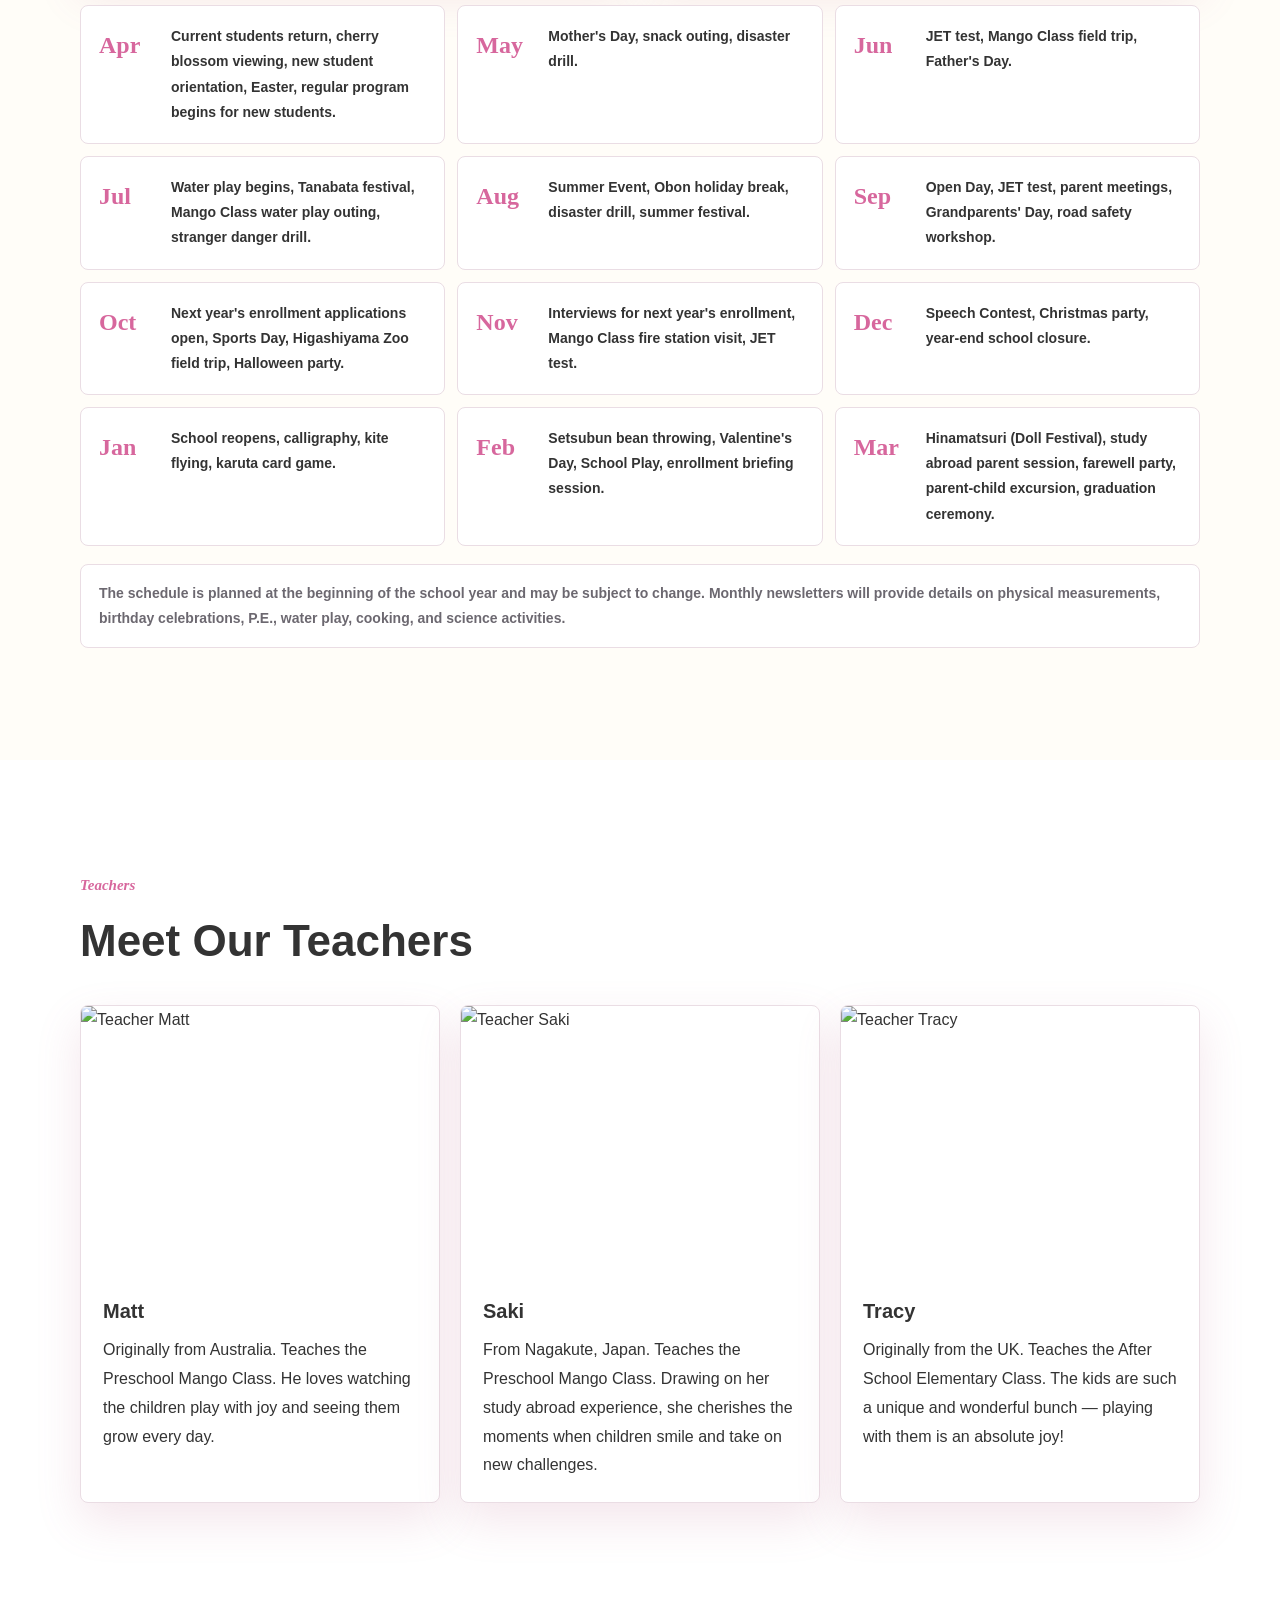
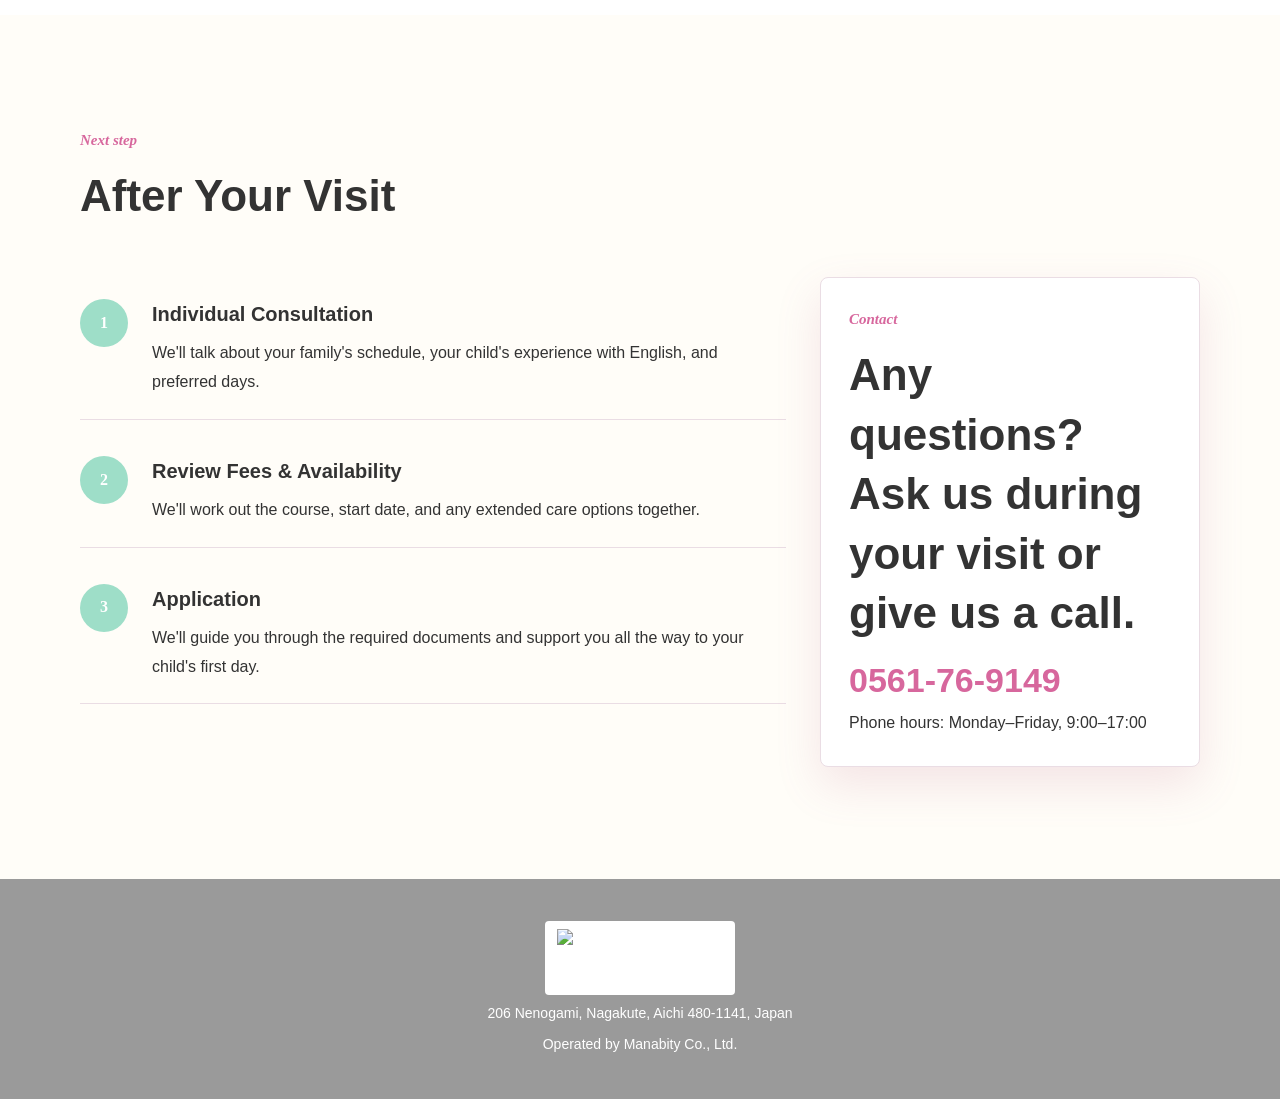
==== commit fcef6a64: "料金詳細に「英検クラス」タブを追加する プリスクール・アフタースクールに続く 3 つめのタブとして、英検クラス (英検コース / Global Explore Time / 両方)の月謝・入会金・並講" ====
--- a/en.html
+++ b/en.html
@@ -93,6 +93,7 @@
         <div class="tabs" role="tablist" aria-label="Course options">
           <button class="tab is-active" type="button" role="tab" aria-selected="true" data-tab="preschool">Preschool</button>
           <button class="tab" type="button" role="tab" aria-selected="false" data-tab="after">After School</button>
+          <button class="tab" type="button" role="tab" aria-selected="false" data-tab="eiken">Eiken Class</button>
         </div>
 
         <div class="fee-panel is-active" id="preschool" role="tabpanel">
@@ -185,6 +186,84 @@
                   <li>Tot Nursery Kamisha</li>
                   <li>All for Kids</li>
                   <li>Nagakute Minami Nursery</li>
+                </ul>
+              </div>
+            </div>
+          </div>
+        </div>
+        <div class="fee-panel" id="eiken" role="tabpanel" hidden>
+          <div class="price-card price-card--main">
+            <p class="course-label">Ages: Elementary to junior high school</p>
+            <h3>Eiken Class</h3>
+            <p class="price">From <strong>9,500</strong> yen / month</p>
+            <p>Classes for Eiken Grade 3, Pre-2, and 2. Small groups of 6–12 students, with 42 lessons a year.</p>
+          </div>
+          <div class="table-wrap">
+            <table class="table--compact">
+              <thead><tr><th>Option</th><th>Lessons</th><th>Monthly fee</th></tr></thead>
+              <tbody>
+                <tr><td>Eiken Course only</td><td>1 lesson</td><td>¥9,500</td></tr>
+                <tr><td>Global Explore Time only</td><td>1 lesson</td><td>¥9,500</td></tr>
+                <tr><td>Eiken Course + Global Explore Time (recommended)</td><td>2 lessons</td><td>¥18,500</td></tr>
+              </tbody>
+            </table>
+          </div>
+          <div class="fee-notes">
+            <p>Initial fees: Enrollment fee ¥10,000. The enrollment fee is waived for children already attending Sakura Kids (Preschool or After School).</p>
+            <p>Multi-program discount: Children already attending Sakura Kids (Preschool or After School) receive 15% off the monthly fee.</p>
+          </div>
+          <div class="pickup-note">
+            <div class="pickup-note__head">
+              <p class="course-label">Three ways to join</p>
+              <h3>Choose Eiken test prep, time to think and communicate in English, or both.</h3>
+              <p>Each lesson is 60 minutes.</p>
+            </div>
+            <div class="pickup-groups pickup-groups--three">
+              <div>
+                <h4>Eiken Course</h4>
+                <p>Build the skills needed to pass the Eiken test.</p>
+                <ul>
+                  <li>Grammar for reading</li>
+                  <li>Grammar for writing</li>
+                  <li>Practice questions</li>
+                  <li>Vocabulary quizzes</li>
+                </ul>
+              </div>
+              <div>
+                <h4>Global Explore Time</h4>
+                <p>Think, speak, and share ideas in English while having fun.</p>
+                <ul>
+                  <li>Debates on Eiken topics</li>
+                  <li>Presentations on essay topics</li>
+                  <li>Games and communication</li>
+                  <li>Seasonal events and activities</li>
+                </ul>
+              </div>
+              <div>
+                <h4>Eiken Course + Global Explore Time (recommended)</h4>
+                <p>Combine Eiken test prep with time to think and communicate in English. Work steadily toward passing while building thinking skills.</p>
+              </div>
+            </div>
+          </div>
+          <div class="pickup-note">
+            <div class="pickup-note__head">
+              <p class="course-label">Lesson schedule</p>
+              <h3>Monday and Friday evenings, at times that work for junior high students too.</h3>
+            </div>
+            <div class="pickup-groups pickup-groups--two">
+              <div>
+                <h4>Monday</h4>
+                <ul>
+                  <li>17:30–18:30 Global Explore Time</li>
+                  <li>18:30–19:30 Eiken Grade 2</li>
+                </ul>
+              </div>
+              <div>
+                <h4>Friday</h4>
+                <ul>
+                  <li>16:30–17:30 Eiken Grade 3</li>
+                  <li>17:30–18:30 Global Explore Time</li>
+                  <li>18:30–19:30 Eiken Grade Pre-2</li>
                 </ul>
               </div>
             </div>
--- a/styles.css
+++ b/styles.css
@@ -111,7 +111,7 @@
 }
 
 .lang-btn::after {
-  display: none;
+  display: none !important;
 }
 
 .hero {
@@ -430,6 +430,23 @@
   border-radius: 8px;
 }
 
+.pickup-groups--three {
+  grid-template-columns: repeat(3, minmax(0, 1fr));
+}
+
+.pickup-groups--two {
+  grid-template-columns: repeat(2, minmax(0, 1fr));
+}
+
+.pickup-groups p {
+  margin: 0 0 12px;
+  font-size: 14px;
+}
+
+.pickup-groups p:last-child {
+  margin-bottom: 0;
+}
+
 .pickup-groups h4 {
   margin: 0 0 12px;
   color: var(--pink-dark);
@@ -484,6 +501,14 @@
   width: 100%;
   min-width: 620px;
   border-collapse: collapse;
+}
+
+table.table--compact {
+  min-width: 0;
+}
+
+.table--compact td:not(:first-child) {
+  white-space: nowrap;
 }
 
 th,
